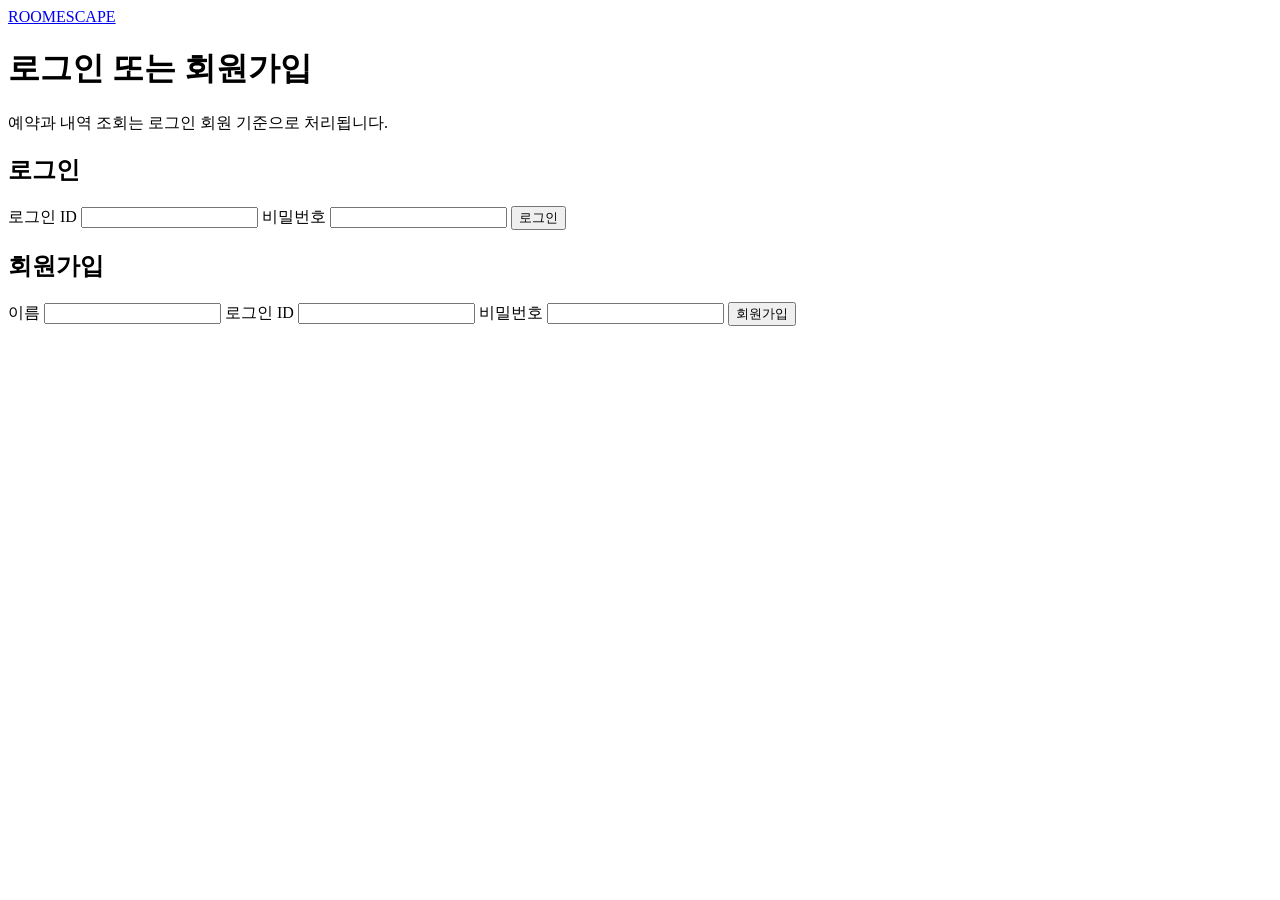
==== src/main/resources/templates/auth.html @ f7c3c50c "feat(ui): 세션 인증과 운영 회차 화면 연결" ====
<!DOCTYPE html>
<html lang="ko" xmlns:th="http://www.thymeleaf.org">
<head>
    <meta charset="UTF-8">
    <meta name="viewport" content="width=device-width, initial-scale=1.0">
    <title>Roomescape Login</title>
    <link rel="preconnect" href="https://fonts.googleapis.com">
    <link rel="preconnect" href="https://fonts.gstatic.com" crossorigin>
    <link href="https://fonts.googleapis.com/css2?family=Noto+Sans+KR:wght@400;500;700&display=swap" rel="stylesheet">
    <link rel="stylesheet" th:href="@{/css/auth.css}">
</head>
<body>
<main class="auth-shell">
    <header class="auth-header">
        <a href="/">ROOMESCAPE</a>
        <h1>로그인 또는 회원가입</h1>
        <p>예약과 내역 조회는 로그인 회원 기준으로 처리됩니다.</p>
    </header>
    <section class="auth-grid">
        <form id="login-form" class="auth-card">
            <h2>로그인</h2>
            <label>로그인 ID <input name="loginId" autocomplete="username" required></label>
            <label>비밀번호 <input name="password" type="password" autocomplete="current-password" required></label>
            <button type="submit">로그인</button>
        </form>
        <form id="signup-form" class="auth-card">
            <h2>회원가입</h2>
            <label>이름 <input name="name" maxlength="20" required></label>
            <label>로그인 ID <input name="loginId" minlength="4" maxlength="30" required></label>
            <label>비밀번호 <input name="password" type="password" minlength="8" maxlength="100" required></label>
            <button type="submit">회원가입</button>
        </form>
    </section>
    <p id="auth-message" class="auth-message" aria-live="polite"></p>
</main>
<script th:src="@{/js/api.js}"></script>
<script th:src="@{/js/auth.js}"></script>
</body>
</html>
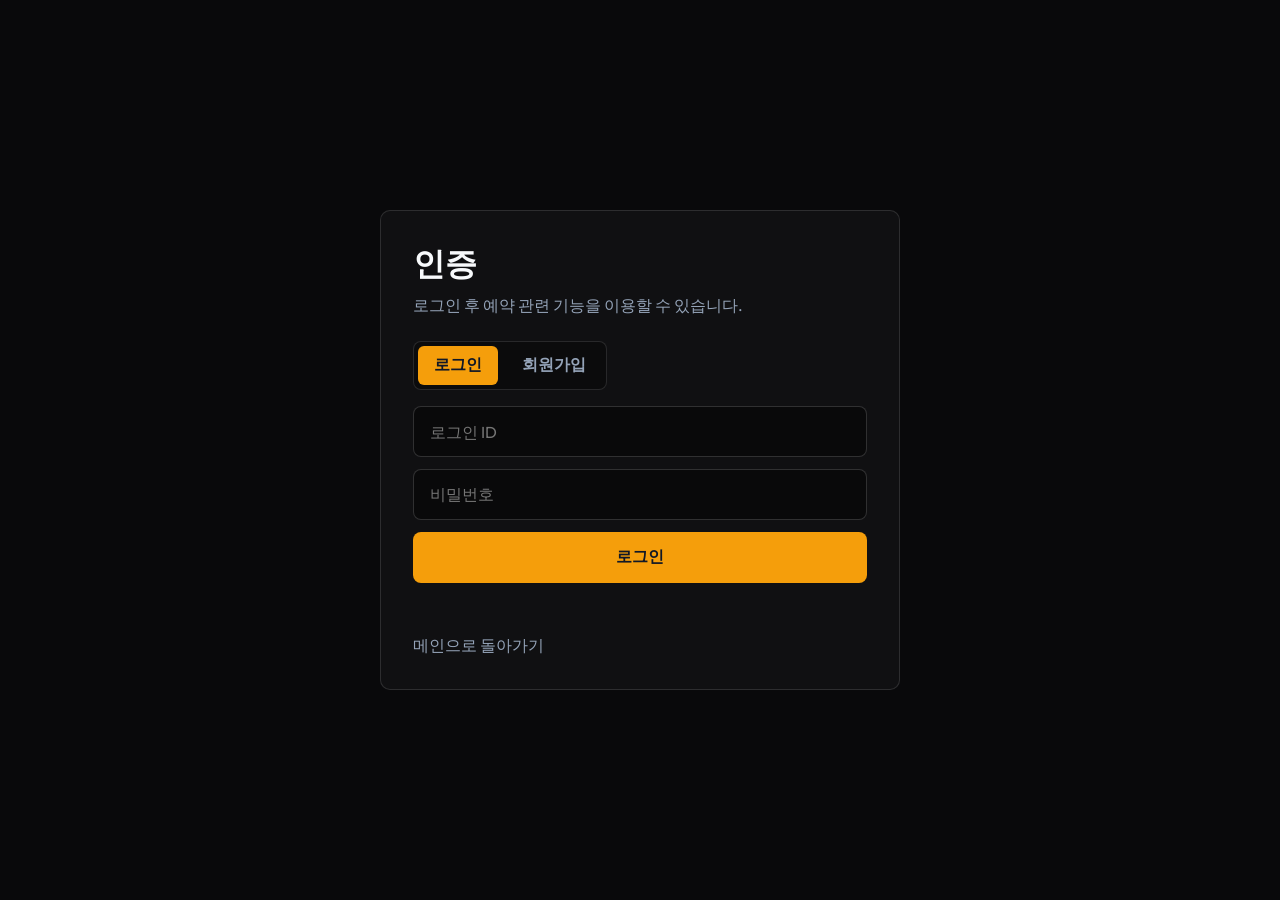
==== commit 8cee80a6: "feat(ui): 예약 서비스 화면 구조 개편" ====
--- a/src/main/resources/templates/auth.html
+++ b/src/main/resources/templates/auth.html
@@ -1,39 +1,197 @@
 <!DOCTYPE html>
-<html lang="ko" xmlns:th="http://www.thymeleaf.org">
+<html lang="ko">
 <head>
     <meta charset="UTF-8">
     <meta name="viewport" content="width=device-width, initial-scale=1.0">
-    <title>Roomescape Login</title>
-    <link rel="preconnect" href="https://fonts.googleapis.com">
-    <link rel="preconnect" href="https://fonts.gstatic.com" crossorigin>
-    <link href="https://fonts.googleapis.com/css2?family=Noto+Sans+KR:wght@400;500;700&display=swap" rel="stylesheet">
-    <link rel="stylesheet" th:href="@{/css/auth.css}">
+    <title>로그인 / 회원가입 - Roomescape</title>
+    <link href="https://fonts.googleapis.com/css2?family=Outfit:wght@300;400;600;800;900&display=swap" rel="stylesheet">
+    <style>
+        :root {
+            --primary: #f59e0b;
+            --bg-dark: #09090b;
+            --text-main: #f8fafc;
+            --text-muted: #94a3b8;
+        }
+        * { box-sizing: border-box; margin: 0; padding: 0; }
+        body {
+            font-family: 'Outfit', -apple-system, sans-serif;
+            background: var(--bg-dark);
+            color: var(--text-main);
+            min-height: 100vh;
+            display: grid;
+            place-items: center;
+            padding: 2rem;
+        }
+        .panel {
+            width: 100%;
+            max-width: 520px;
+            border: 1px solid rgba(255,255,255,0.12);
+            background: rgba(255,255,255,0.03);
+            border-radius: 10px;
+            padding: 2rem;
+        }
+        h1 {
+            font-size: 2rem;
+            font-weight: 900;
+            margin-bottom: 0.5rem;
+        }
+        .desc {
+            color: var(--text-muted);
+            margin-bottom: 1.5rem;
+        }
+        .auth-mode {
+            display: inline-flex;
+            gap: 0.5rem;
+            margin-bottom: 1rem;
+            padding: 0.25rem;
+            border: 1px solid rgba(255,255,255,0.12);
+            border-radius: 8px;
+            background: rgba(0,0,0,0.3);
+        }
+        .auth-mode button {
+            padding: 0.55rem 1rem;
+            border: none;
+            border-radius: 6px;
+            background: transparent;
+            color: var(--text-muted);
+            font: inherit;
+            font-weight: 800;
+            cursor: pointer;
+        }
+        .auth-mode button.active {
+            background: var(--primary);
+            color: #111827;
+        }
+        .form {
+            display: grid;
+            gap: 0.75rem;
+        }
+        .form input, .form button {
+            width: 100%;
+            padding: 0.9rem 1rem;
+            border-radius: 8px;
+            font: inherit;
+        }
+        .form input {
+            border: 1px solid rgba(255,255,255,0.16);
+            background: rgba(0,0,0,0.42);
+            color: var(--text-main);
+        }
+        .form button {
+            border: none;
+            background: var(--primary);
+            color: #111827;
+            font-weight: 800;
+            cursor: pointer;
+        }
+        .message {
+            min-height: 1.5rem;
+            margin-top: 0.8rem;
+            color: var(--text-muted);
+        }
+        .message.error { color: #fca5a5; }
+        .message.success { color: #86efac; }
+        .back {
+            display: inline-block;
+            margin-top: 1rem;
+            color: var(--text-muted);
+            text-decoration: none;
+        }
+    </style>
 </head>
 <body>
-<main class="auth-shell">
-    <header class="auth-header">
-        <a href="/">ROOMESCAPE</a>
-        <h1>로그인 또는 회원가입</h1>
-        <p>예약과 내역 조회는 로그인 회원 기준으로 처리됩니다.</p>
-    </header>
-    <section class="auth-grid">
-        <form id="login-form" class="auth-card">
-            <h2>로그인</h2>
-            <label>로그인 ID <input name="loginId" autocomplete="username" required></label>
-            <label>비밀번호 <input name="password" type="password" autocomplete="current-password" required></label>
-            <button type="submit">로그인</button>
-        </form>
-        <form id="signup-form" class="auth-card">
-            <h2>회원가입</h2>
-            <label>이름 <input name="name" maxlength="20" required></label>
-            <label>로그인 ID <input name="loginId" minlength="4" maxlength="30" required></label>
-            <label>비밀번호 <input name="password" type="password" minlength="8" maxlength="100" required></label>
-            <button type="submit">회원가입</button>
-        </form>
-    </section>
-    <p id="auth-message" class="auth-message" aria-live="polite"></p>
-</main>
-<script th:src="@{/js/api.js}"></script>
-<script th:src="@{/js/auth.js}"></script>
+<section class="panel">
+    <h1>인증</h1>
+    <p class="desc">로그인 후 예약 관련 기능을 이용할 수 있습니다.</p>
+    <div class="auth-mode" aria-label="인증 모드">
+        <button type="button" class="active" id="loginModeButton">로그인</button>
+        <button type="button" id="signupModeButton">회원가입</button>
+    </div>
+    <form class="form" id="authForm">
+        <input type="text" id="loginIdInput" placeholder="로그인 ID" autocomplete="username" required>
+        <input type="text" id="nameInput" placeholder="이름(회원가입 시)" autocomplete="name" style="display:none;">
+        <input type="password" id="passwordInput" placeholder="비밀번호" autocomplete="current-password" required>
+        <button type="submit" id="authSubmitButton">로그인</button>
+    </form>
+    <p class="message" id="authMessage"></p>
+    <a class="back" href="/">메인으로 돌아가기</a>
+</section>
+<script type="module">
+    import { login, signup } from '/js/api.js';
+
+    const authForm = document.getElementById('authForm');
+    const loginIdInput = document.getElementById('loginIdInput');
+    const nameInput = document.getElementById('nameInput');
+    const passwordInput = document.getElementById('passwordInput');
+    const authMessage = document.getElementById('authMessage');
+    const authSubmitButton = document.getElementById('authSubmitButton');
+    const loginModeButton = document.getElementById('loginModeButton');
+    const signupModeButton = document.getElementById('signupModeButton');
+
+    const rawNextPath = new URLSearchParams(window.location.search).get('next');
+    let authMode = 'login';
+
+    function sanitizeNextPath(path) {
+        if (!path || !path.startsWith('/') || path.startsWith('//')) {
+            return null;
+        }
+        return path;
+    }
+
+    function isAdminPath(path) {
+        return path === '/admin' || path?.startsWith('/admin');
+    }
+
+    function getRedirectPath(member) {
+        const nextPath = sanitizeNextPath(rawNextPath);
+        if (nextPath && (!isAdminPath(nextPath) || member.role === 'MANAGER')) {
+            return nextPath;
+        }
+        if (member.role === 'MANAGER') {
+            return '/admin';
+        }
+        return '/';
+    }
+
+    function setAuthMode(nextMode) {
+        authMode = nextMode;
+        const isLogin = authMode === 'login';
+        loginModeButton.classList.toggle('active', isLogin);
+        signupModeButton.classList.toggle('active', !isLogin);
+        authSubmitButton.textContent = isLogin ? '로그인' : '가입하기';
+        nameInput.style.display = isLogin ? 'none' : 'block';
+        nameInput.required = !isLogin;
+        authMessage.className = 'message';
+        authMessage.textContent = '';
+    }
+
+    loginModeButton.addEventListener('click', () => setAuthMode('login'));
+    signupModeButton.addEventListener('click', () => setAuthMode('signup'));
+
+    authForm.addEventListener('submit', async (event) => {
+        event.preventDefault();
+        authSubmitButton.disabled = true;
+        authMessage.className = 'message';
+        authMessage.textContent = authMode === 'login' ? '로그인 중입니다.' : '가입 중입니다.';
+        try {
+            const payload = {
+                loginId: loginIdInput.value.trim(),
+                password: passwordInput.value
+            };
+            if (authMode !== 'login') {
+                payload.name = nameInput.value.trim();
+            }
+            const member = await (authMode === 'login' ? login(payload) : signup(payload));
+            authMessage.className = 'message success';
+            authMessage.textContent = authMode === 'login' ? '로그인되었습니다.' : '가입되었습니다.';
+            window.location.href = getRedirectPath(member);
+        } catch (error) {
+            authMessage.className = 'message error';
+            authMessage.textContent = error.message || '요청을 처리하지 못했습니다.';
+        } finally {
+            authSubmitButton.disabled = false;
+        }
+    });
+</script>
 </body>
 </html>
